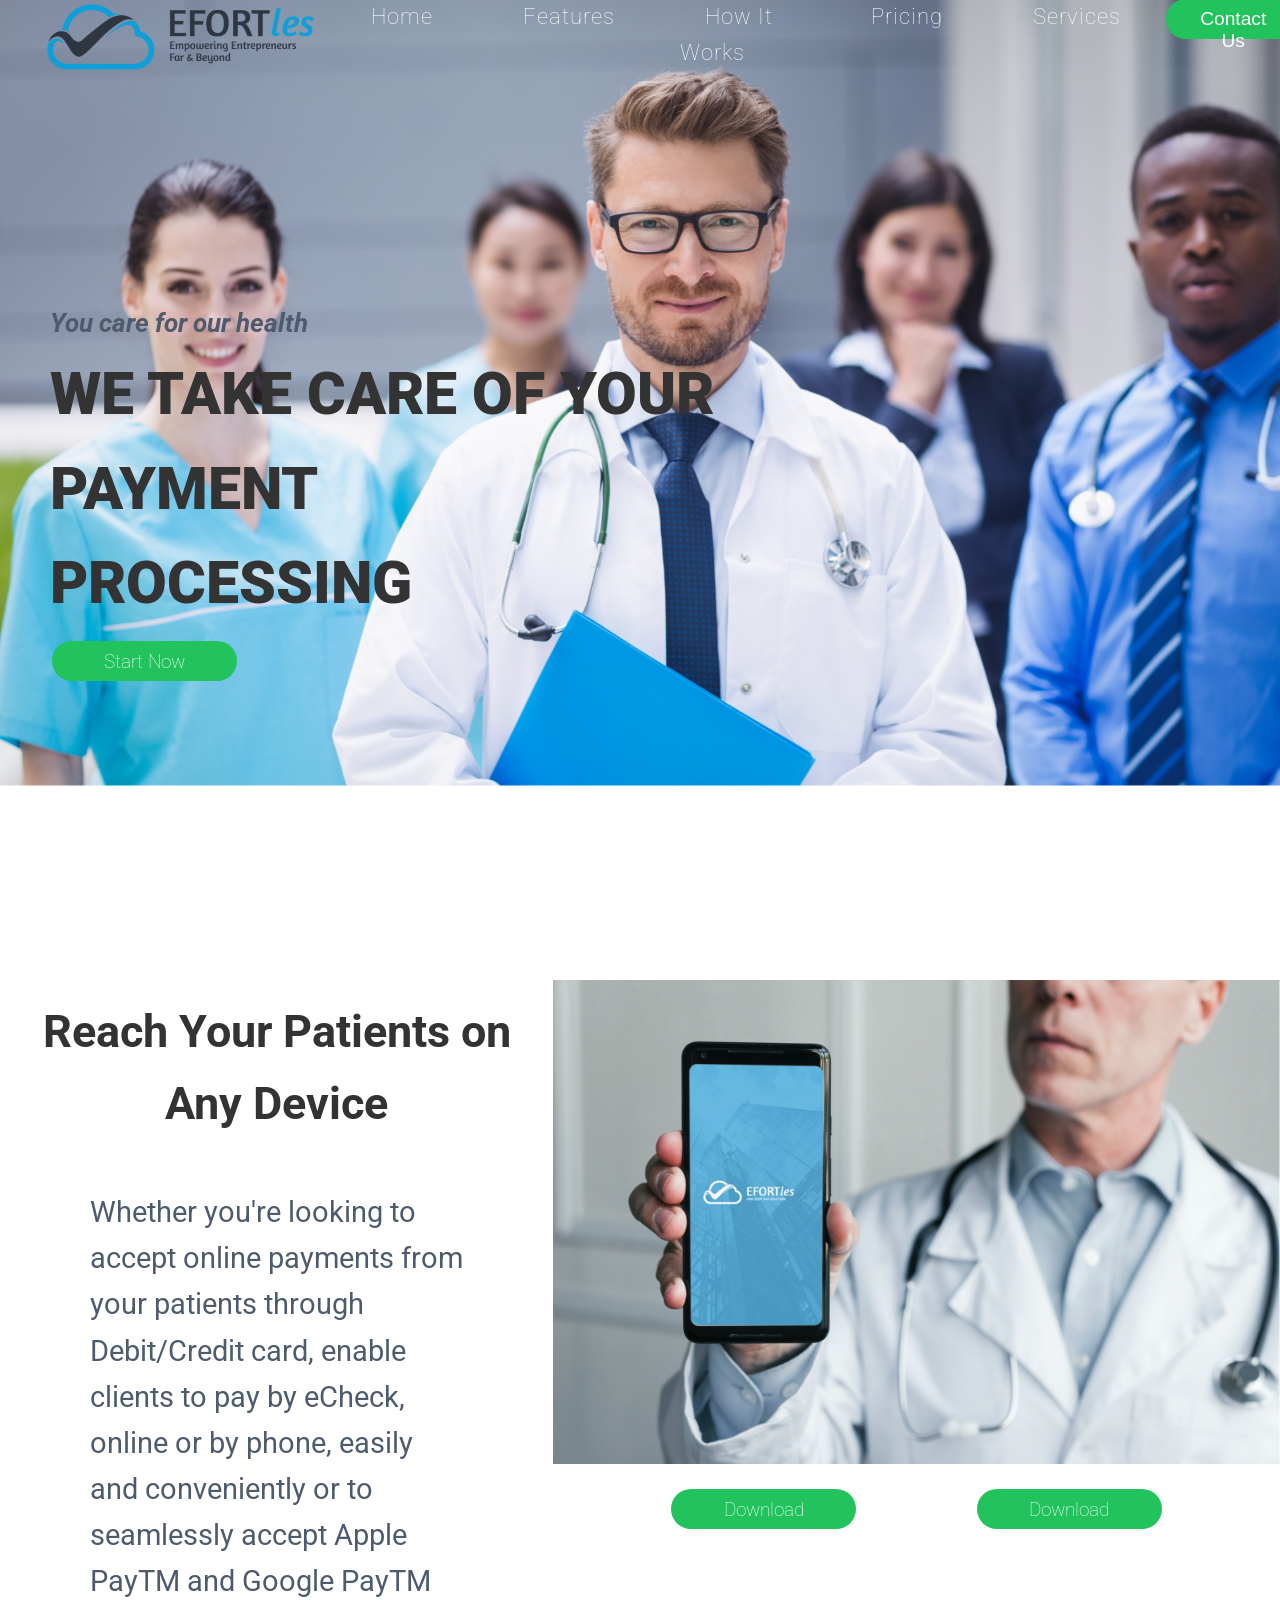
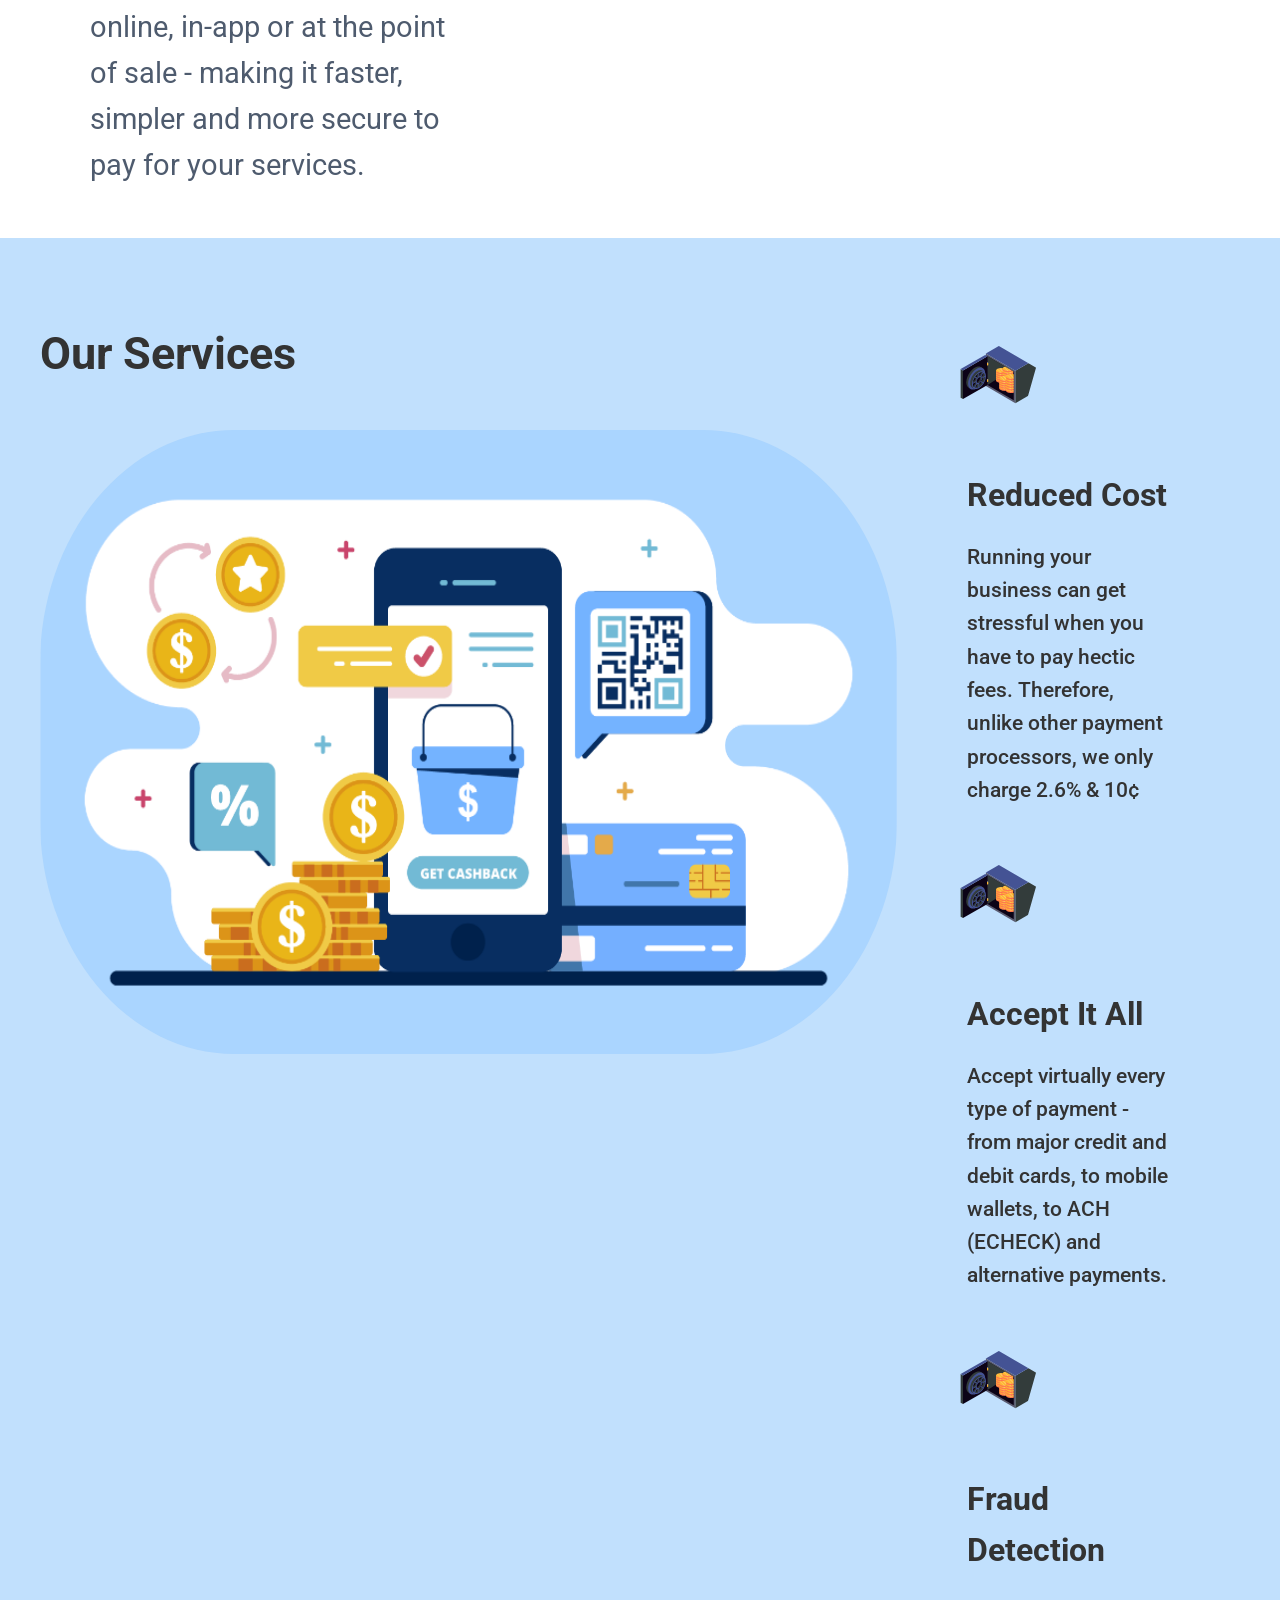
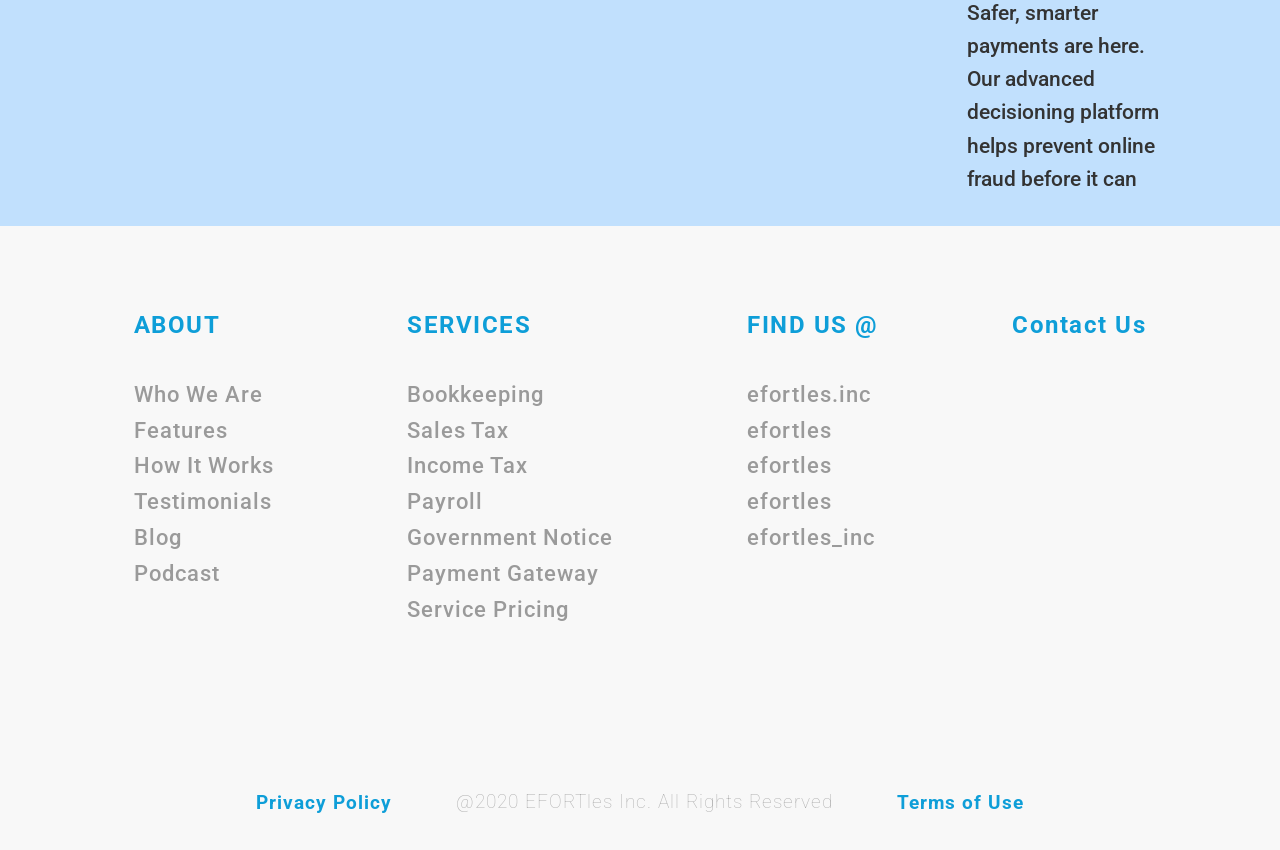
==== index.html @ 1960cca5 "update" ====
<!DOCTYPE html>
<html lang="en">

<head>
    <meta charset="UTF-8">
    <meta name="viewport" content="width=device-width, initial-scale=1.0">
    <link rel="stylesheet" href="css/style.css">
    <link rel="stylesheet" href="css/utilities.css">
    <link href="https://fonts.googleapis.com/css2?family=Roboto&display=swap" rel="stylesheet">


    <title>Best payment processor | Efortles Payment Processors</title>
</head>

<body>
    <header class="hero">
        <div id="navbar" class="navbar">
            <div class="logo">
                <img src="img/Navy__Greenlawyer.png" alt="">
            </div>
            <nav>
                <ul>
                    <li><a href="">Home</a></li>
                    <li><a href="">Features</a></li>
                    <li><a href="">How It Works</a></li>
                    <li><a href="">Pricing</a></li>
                    <li><a href="">Services</a></li>
                    <button class="button-contact">Contact Us</button>
                </ul>
            </nav>
        </div>

        <div class="content">

            <h3>You care for our health</h3>
            <h1>WE TAKE CARE OF YOUR</h1>
            <h1>PAYMENT</h1>
            <h1>PROCESSING</h1>


            <button class="button-start">Start Now</button>
        </div>
    </header>
    <main>

        <!-- Access from any device section -->

        <section class="any-device flex-columns">
            <div class="row">
                <div class="column">
                    <div class="column-1">
                        <h2>Reach Your Patients on Any Device</h2>
                        <p>Whether you're looking to accept online payments from your patients through Debit/Credit
                            card, enable clients to pay by eCheck, online or by phone, easily and conveniently or to
                            seamlessly accept Apple PayTM and Google PayTM online, in-app or at the point of sale -
                            making it faster, simpler and more secure to pay for your services.</p>
                    </div>
                </div>
                <div class="column">
                    <div class="column-2">

                        <img class="doc-phone" src="./img/DocForApp1.png" alt="">

                        <div class="row download-row">
                            <div class="column-download">
                                <button class="button-start">Download</button>
                            </div>
                            <div class="column-download">
                                <button class="button-start">Download</button>
                            </div>
                        </div>

                    </div>
                </div>
            </div>

        </section>

        <!-- Our Services Section -->

        <section class="services flex-columns">
            <div class="services-row">
                <div class="column column-pic">
                    <h1>Our Services</h1>
                    <img src="./img/Mesa_de_trabajo_1lawyer.png" alt="">
                </div>
                <div class="column services-info">
                    <div class="service-row">
                        <div class="icon-column">
                            <img src="./img/Group_636.png" alt="" class="service-icon">
                        </div>
                        <div class="text-column">
                            <h2>Reduced Cost</h2>
                            <p>Running your business can get stressful when you have to pay hectic fees. Therefore,
                                unlike other payment processors, we only charge 2.6&#x25 & 10&cent</p>
                        </div>
                    </div>
                    <div class="service-row">
                        <div class="icon-column">
                            <img src="./img/Group_636.png" alt="" class="service-icon">
                        </div>
                        <div class="text-column">
                            <h2>Accept It All</h2>
                            <p>Accept virtually every type of payment - from major credit and debit cards, to mobile
                                wallets, to ACH (ECHECK) and alternative payments.</p>
                        </div>
                    </div>
                    <div class="service-row">
                        <div class="icon-column">
                            <img src="./img/Group_636.png" alt="" class="service-icon">
                        </div>
                        <div class="text-column">
                            <h2>Fraud Detection</h2>
                            <p>Safer, smarter payments are here. Our advanced decisioning platform helps prevent online
                                fraud before it can</p>
                        </div>
                    </div>
                </div>
            </div>

        </section>

        <!-- Links and Contact Form -->

        <section class="links-and-contact flex-columns">
            <div class="links-row row">
                <div class="about-column">
                    <h1>ABOUT</h1>
                    <ul>
                        <li>Who We Are</li>
                        <li>Features</li>
                        <li>How It Works</li>
                        <li>Testimonials</li>
                        <li>Blog</li>
                        <li>Podcast</li>
                    </ul>
                </div>
                <div class="services-column">
                    <h1>SERVICES</h1>
                    <ul>
                        <li>Bookkeeping</li>
                        <li>Sales Tax</li>
                        <li>Income Tax</li>
                        <li>Payroll</li>
                        <li>Government Notice</li>
                        <li>Payment Gateway</li>
                        <li>Service Pricing</li>
                    </ul>
                </div>
                <div class="find-column">
                    <h1>FIND US @</h1>
                    <ul>
                        <li>efortles.inc</li>
                        <li>efortles</li>
                        <li>efortles</li>
                        <li>efortles</li>
                        <li>efortles_inc</li>
                    </ul>
                </div>
                <div class="contact-column">
                    <h1>Contact Us</h1>
                    <form>

                    </form>
                </div>
            </div>

        </section>

        <!-- Footer -->

        <footer class="footer">
            <div class="flex-columns">
                <div class="row footer-row">
                    <div class="footer-links">
                        <h3>Privacy Policy</h3>
                    </div>
                    <div class="copyright">
                        <h3>@2020 EFORTles Inc. All Rights Reserved</h3>
                    </div>
                    <div class="footer-links">
                        <h3>Terms of Use</h3>
                    </div>
                </div>

            </div>
        </footer>
    </main>
</body>

</html>
---- css/style.css ----
/* Global settings */

* {
    box-sizing: border-box;
    padding: 0;
    margin: 0;
}

body {
    font-family: Roboto, sans-serif;
    background: white;
    color: #333;
    line-height: 1.6;
}

ul {
    list-style: none;
}

a {
    color: #333;
    text-decoration: none;
}


/* Navbar */

.navbar {
    display: flex;
    align-items: center;
    justify-content: space-between;
    color: white;
    /* opacity: 0.8; */
    width: 100%;
    height: 70px;
    position: fixed;
    top: 0px;
    padding: 0 30px;
}

.logo {
    padding: 2rem, 3rem;
    height: 85px; 
    width: 286px;
}

.navbar nav ul li {
    font-family: Roboto, sans-serif ;
    font-size: 1.4rem;
    font-weight: 10;
    letter-spacing: 1px;
    padding: 0 20px;
}

.navbar a {
    color: #fff;
    padding: 10px 20px;
    margin: 0 5px;
}

.navbar a:hover {
    border-bottom:white 2px solid;
}

.navbar ul {
    display: flex;
}

.button-contact {
    background-color:  #22c25c;
    border: none;
    color: white;
    padding: 9px 30px;
    text-align: center;
    text-decoration: none;
    display: inline-block;
    
    cursor: pointer;
    border-radius: 50px;
    width: 170px;
    height: 40px;
    font-size: 1.2rem;
    font-weight: 10;
    
  }

/* Header */
.hero {
    background: url('../img/DoctorsBckgr.png') no-repeat center center/cover;
    height: 100vh;
    padding: 15px;
    position: relative;
}

.hero .content {
    display: flex;
    flex-direction: column;
    position: absolute;
    top: 300px;
    left:50px;
    
    
}

.hero .content h3 {
    font-style: italic;
    font-family: Roboto, sans-serif;
    font-size: 1.6rem;
    padding: 3px 0;
    color: #4E5B6E;
    opacity: 1;
}

.hero .content h1 {
    font-family: Roboto, sans-serif;
    font-style: bold;
    font-size: 3.7rem;
    font-weight: 900;
}

.button-start {
    background-color:  #22c25c;
    border: none;
    color: white;
    padding: 9px 45px;
    text-align: center;
    text-decoration: none;
    display: inline-block;
    margin: 10px 2px;
    cursor: pointer;
    border-radius: 50px;
    width: 185px;
    height: 40px;
    font-size: 1.2rem;
    font-weight: 100;
    font-family: Roboto, sans-serif;
  }

  /* Download section */

  .flex-columns .row {
    display: flex;
    flex-direction: row;
    flex-wrap: wrap;
    width: 100%;
   
  }

  .flex-columns .column {
      display: flex;
      flex-direction: column;
      flex-basis: 100%;
      flex: 1;
      padding-top: 5rem
  }

  .flex-columns .column .column-1,
  .flex-columns .column .column-2 {
      height: 100%;
  }

  /* Column 1 */

  .flex-columns .column-1 {
      display: flex;
      flex-direction: column;
      text-align: center;

  }

  .flex-columns .column .column-1 p {
    text-align: left;
    margin: 50px 90px;
    color: #4E5B6E;
    font-size: 1.8rem;
  }

  .flex-columns .column .column-1 h2 {
      font-size: 2.8rem;
      font-weight: bold;
      padding-top: 1rem;
}

 /* Column 2 */

  .flex-columns .column-2 .row {
        padding: 15px 0; 
}

  .flex-columns .column-2 img {
      height: 484px;
      width: 727px;
      display: block;
      margin-left: auto;
      margin-right: auto;
      
}

.flex-columns .row .column-2 .row {
    display: flex;
    justify-content: space-evenly;
}

/* Services section */

.flex-columns .services-row {
    background: #C1E0FD;
    
        display: flex;
        flex-direction: row;
        flex-wrap: wrap;
        width: 100%;
}

/* Pic column */

.flex-columns .column-pic {
    display: flex;
    flex-direction: column;
    
}

.column-pic h1 {
    font-family: Roboto, sans-serif;
    font-weight: bolder;
    font-size: 2.8rem;
    padding: 0 0 40px 40px;
}


.flex-columns .column-pic img {
    height: 624px;
    width: 937px;
    display: block;
    margin-left: auto;
    margin-right: auto;
    padding: 0 40px;
    border-radius: 234px;
}

/* Info column with icons */

.flex-columns .service-row {
    display: flex;
    flex-direction: row;
    flex-wrap: wrap;
    width: 100%;
    /* justify-content: space-evenly; */
}

.text-column {
    width: 78%;
    padding: 20px;
}

.text-column h2 {
    font-weight: bold;
    font-family: Roboto, sans-serif;
    padding: 10px;
    font-weight: bolder;
   font-size: xx-large; 
}

.text-column p {
    font-family: Roboto, sans-serif;
    padding: 10px;
    font-size: 1.3rem;
    font-weight: 500;
}

.service-row img {
    margin: 20px 20px;
}

/* Links and Contact Form */

.links-row {
    display: flex;
    justify-content: space-evenly;
    padding: 5rem 0 8rem 0;
    background-color: #F8F8F8;
}

.links-row h1 {
font-weight: bolder;
font-family: Roboto, sans-serif;
color:#0E9ED8;
letter-spacing: 1.5px;
padding: 0 0 2rem 0;
}

.links-row ul li {
font-weight: 500;
font-family: Roboto, sans-serif;
color:#9A9A9A;
letter-spacing: 1px;
font-size: 1.4rem;
}

   

/* Footer */

.footer-row {
    display: flex;
    justify-content: center;
    
    background-color: #F8f8f8;
}

.footer-row h3 {
    padding: 2rem;
    font-family: Roboto, sans-serif;
    letter-spacing: 1px;
}

.footer-links h3 {
    color:#0E9ED8;
    font-weight: bold;
    font-size: 1.2rem;
    
}

.copyright h3 {
    color: #B1B1B1;
    font-weight: 100;
}

/* Media Queries */

/* Tablet size */
@media(max-width: 768px) {
    .navbar {
        flex-direction: column;
        height: 200px;
        padding: 1rem;;
        justify-content: center;
    }

    .navbar nav ul li {
        padding: .5rem .5rem;
        font-size: 1rem;
        
    }

    .navbar nav ul {
        padding: 2rem 0;
    }

    .navbar a {
        padding: 0;
    }
    
    .flex-columns .column {
        padding: 0;
    }

    .services .column-pic {
        width: 100%;
    }

    .services .column-pic img {
        padding: 0;
        width: 730px;
        height: 600px;
    }

    .services-row {
        flex-direction: column;
    }

  
    .footer-row {
        flex-direction: column;
    }

    .footer-row h3 {
     padding: 10px;
    }

}

/* Phone size */

@media (max-width: 500px) {

    .hero{
        padding: 30px 30px 0 30px;
    }
    .navbar {
        padding: 0;
        position: static;
    }

    .navbar .logo img {
        padding: 55px 0 0 0;
    }

    .navbar ul {
        margin: 0;
        width: 450px;
        flex-direction: column;
        
    }

    .navbar nav ul li {
        font-size: .8rem;
        padding: 10px;
    }

    .hero .content {
        top: 400px;
        left: 50px;
    }

    .hero .content h1 {
        font-size: 1.5rem;
    }

    .flex-columns .row .column .column-1 p {
        font-size: 1.2rem;
    }

    .flex-columns .row .column .column-1 {
        padding: 0 0 2rem 0;
    }

    .flex-columns .column-2 img {
        height: 325px;
        width: 450px;
        display: block;
        margin-left: auto;
        margin-right: auto;
        
  }

  .flex-columns .column-2 .row {
    padding: 40px 0; 
}

  .services .column-pic img {
    padding: 0;
    width: 450px;
    height: 300px;
}

.text-column {
    margin: auto;
}

.icon-column {
    margin: auto;
}

 .links-row {
    display: flex;
    flex-wrap: wrap;
    padding: 5rem 0 8rem 0;
    background-color: #F8F8F8;
}

.links-row ul li {
    font-size: 1.2rem;
}



  

}
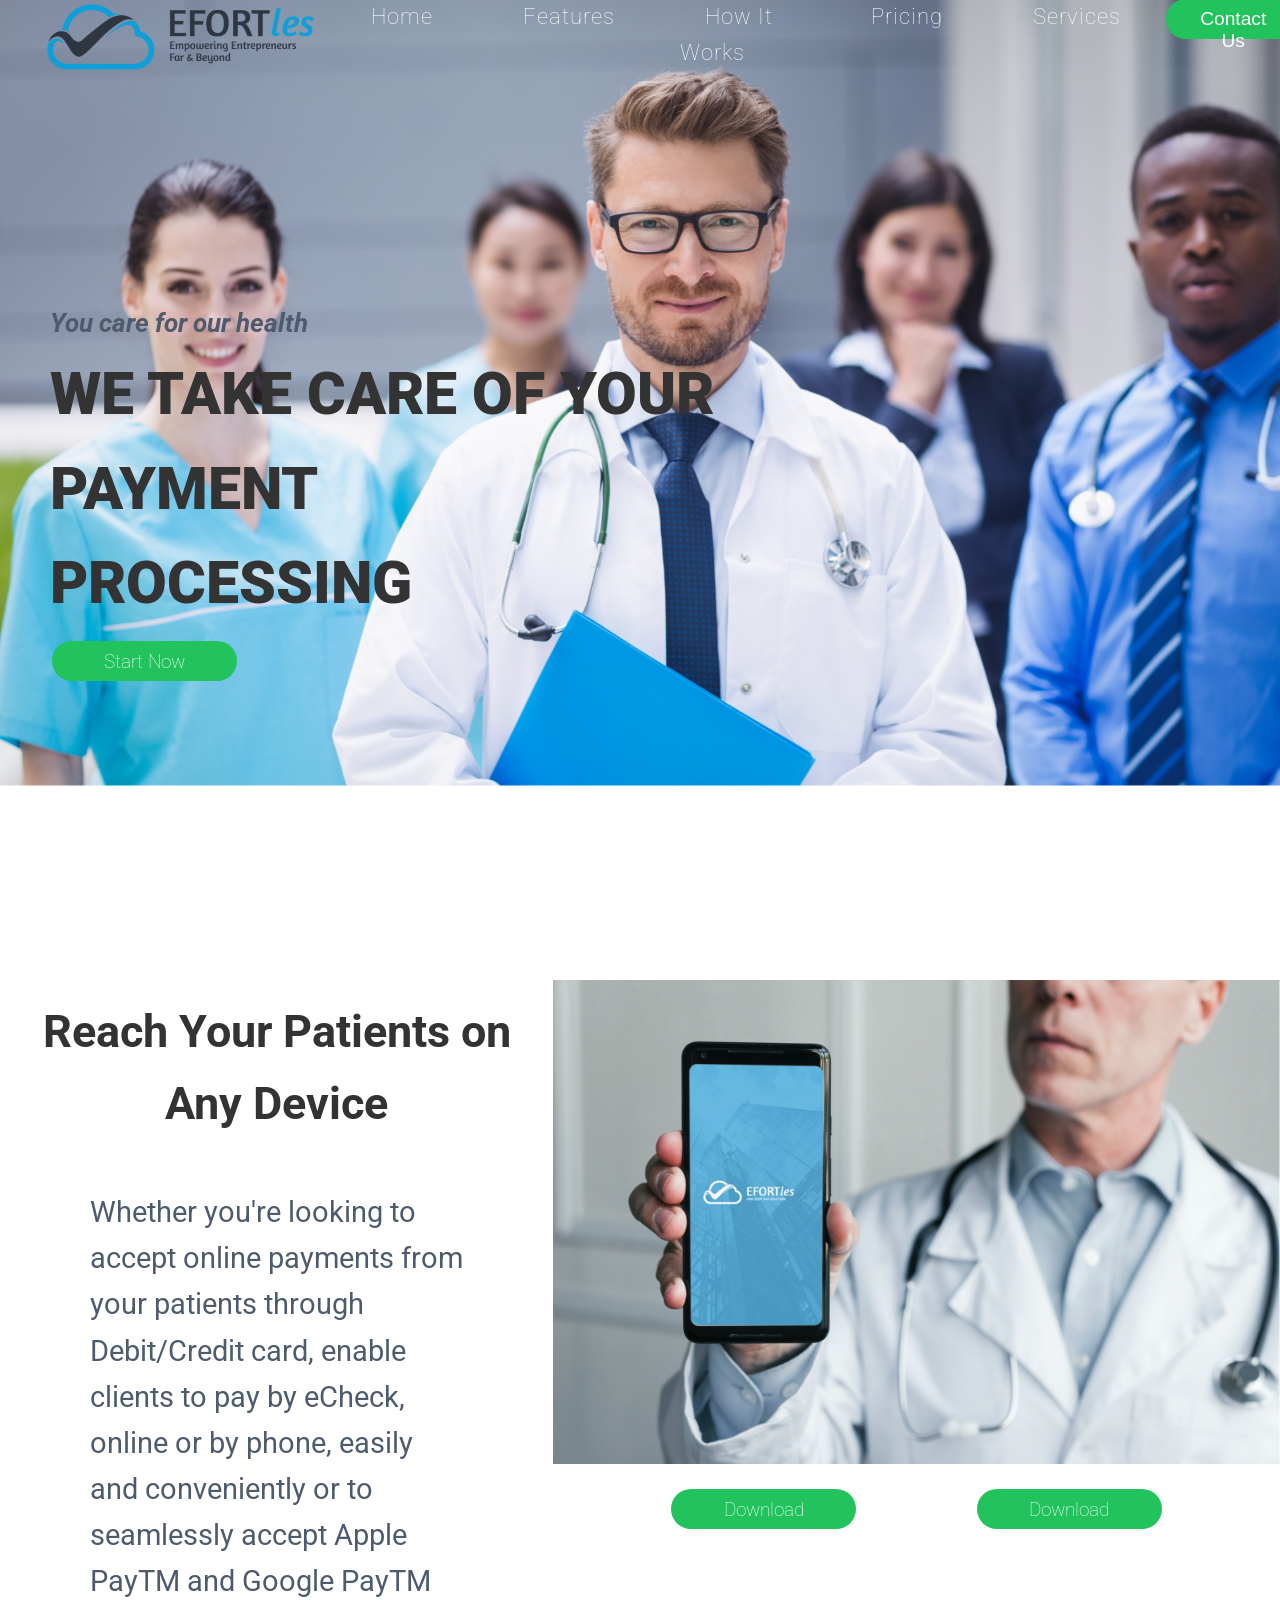
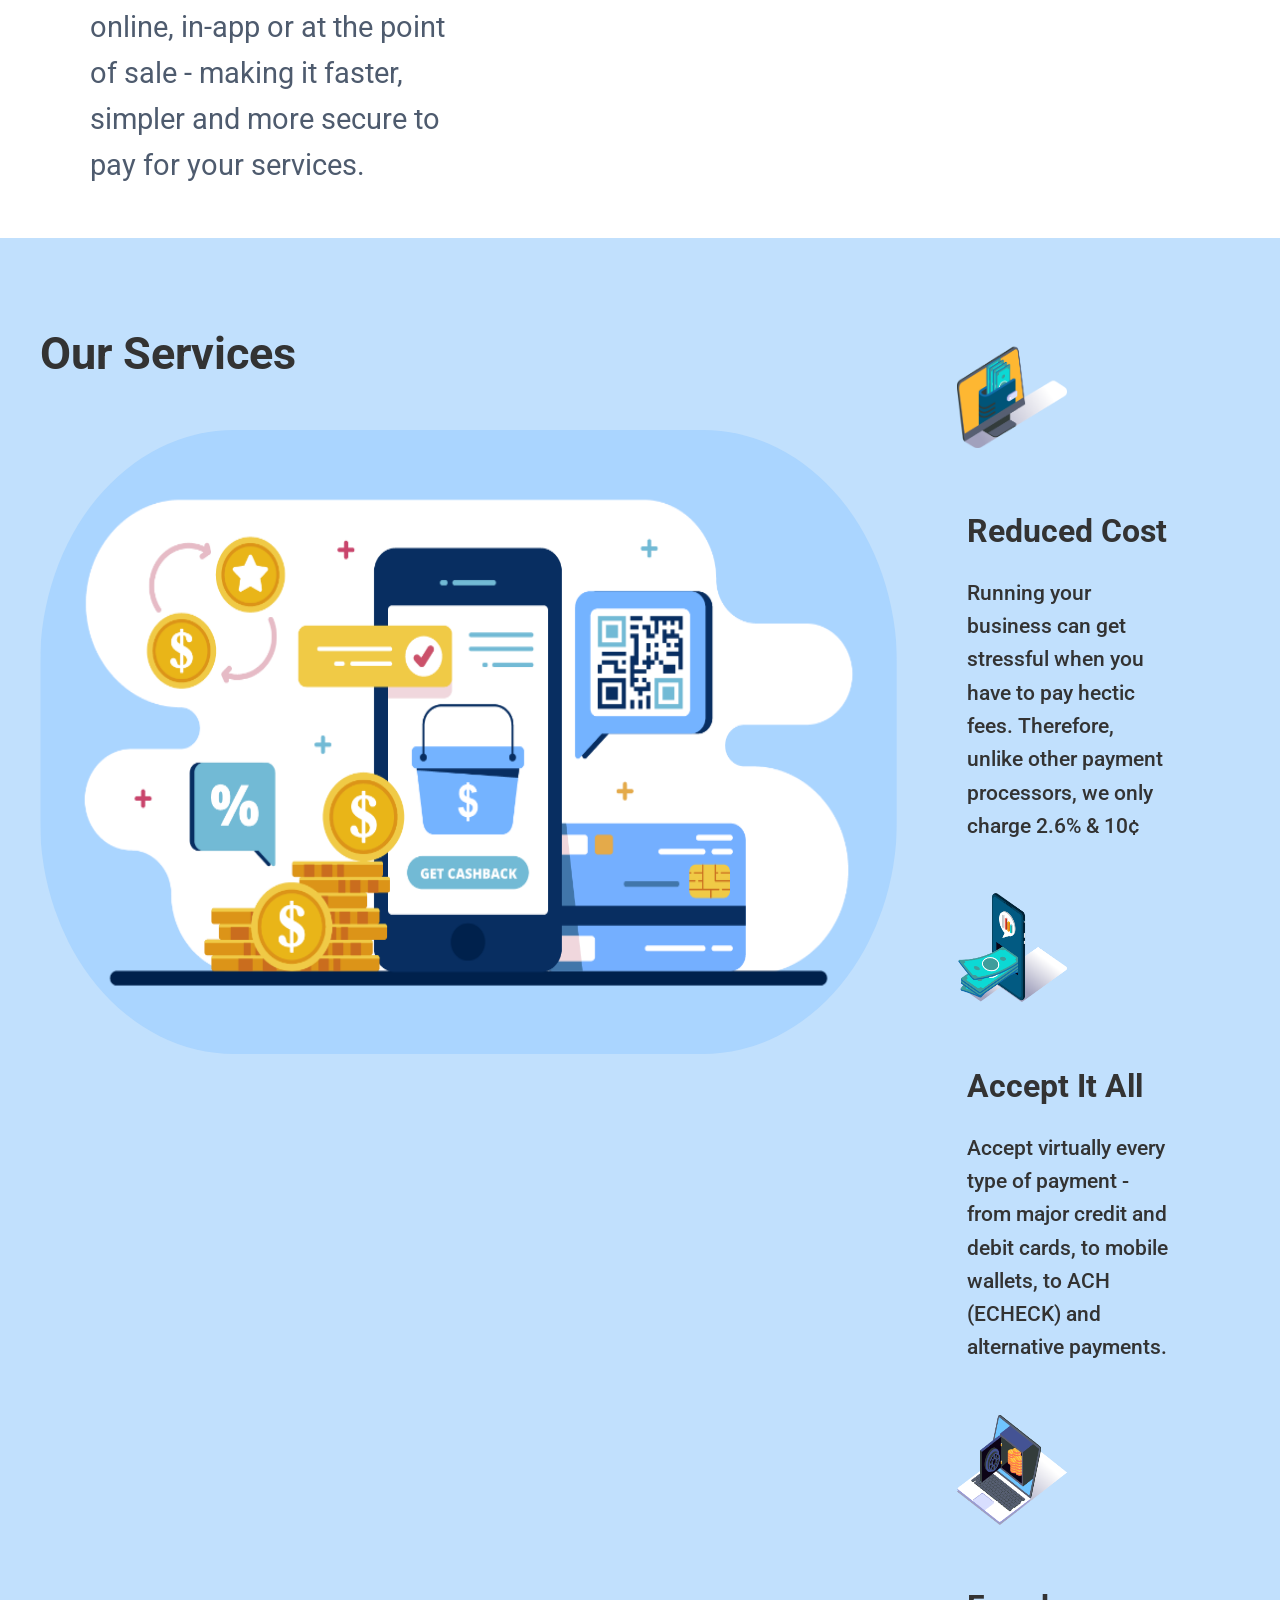
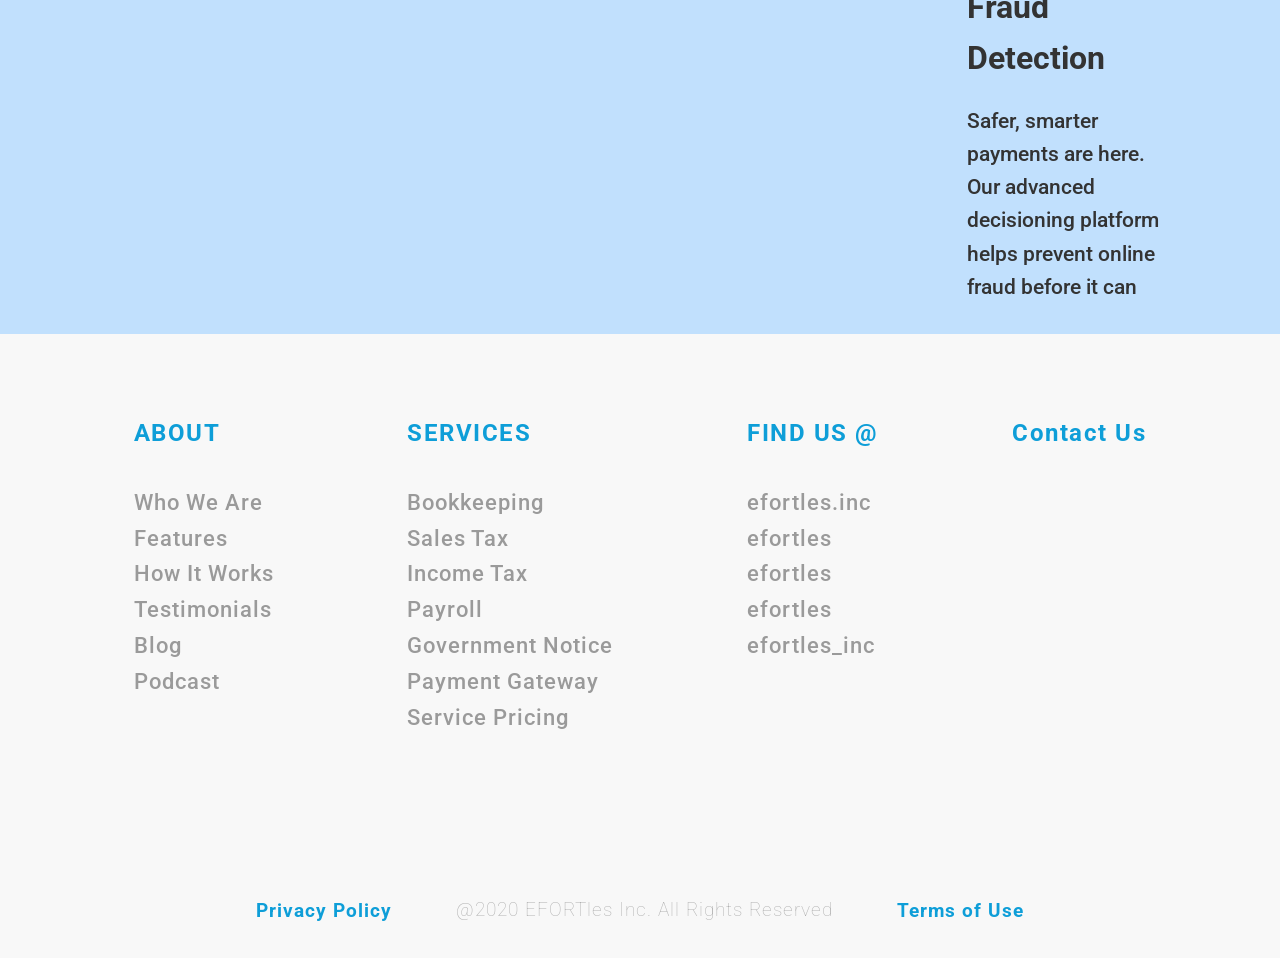
==== commit b73d6291: "image resize and upload" ====
--- a/index.html
+++ b/index.html
@@ -8,8 +8,9 @@
     <link rel="stylesheet" href="css/utilities.css">
     <link href="https://fonts.googleapis.com/css2?family=Roboto&display=swap" rel="stylesheet">
 
-
-    <title>Best payment processor | Efortles Payment Processors</title>
+    <meta name="description"
+        content="Our payment gateway allows you to reach patients on any device, at any time, from any location.">
+    <title>Best Payment Gateway | Efortles</title>
 </head>
 
 <body>
@@ -87,7 +88,7 @@
                 <div class="column services-info">
                     <div class="service-row">
                         <div class="icon-column">
-                            <img src="./img/Group_636.png" alt="" class="service-icon">
+                            <img src="./img/Asset 3logo.png" alt="" class="service-icon">
                         </div>
                         <div class="text-column">
                             <h2>Reduced Cost</h2>
@@ -97,7 +98,7 @@
                     </div>
                     <div class="service-row">
                         <div class="icon-column">
-                            <img src="./img/Group_636.png" alt="" class="service-icon">
+                            <img src="./img/Asset 2logo.png" alt="" class="service-icon">
                         </div>
                         <div class="text-column">
                             <h2>Accept It All</h2>
@@ -107,7 +108,7 @@
                     </div>
                     <div class="service-row">
                         <div class="icon-column">
-                            <img src="./img/Group_636.png" alt="" class="service-icon">
+                            <img src="./img/Asset 1logo.png" alt="" class="service-icon">
                         </div>
                         <div class="text-column">
                             <h2>Fraud Detection</h2>
--- a/css/style.css
+++ b/css/style.css
@@ -7,7 +7,7 @@
 }
 
 body {
-    font-family: Roboto, sans-serif;
+    font-family: "Roboto", sans-serif;
     background: white;
     color: #333;
     line-height: 1.6;
@@ -45,7 +45,7 @@
 }
 
 .navbar nav ul li {
-    font-family: Roboto, sans-serif ;
+    font-family: "Roboto", sans-serif ;
     font-size: 1.4rem;
     font-weight: 10;
     letter-spacing: 1px;
@@ -104,7 +104,7 @@
 
 .hero .content h3 {
     font-style: italic;
-    font-family: Roboto, sans-serif;
+    font-family: "Roboto", sans-serif;
     font-size: 1.6rem;
     padding: 3px 0;
     color: #4E5B6E;
@@ -112,7 +112,7 @@
 }
 
 .hero .content h1 {
-    font-family: Roboto, sans-serif;
+    font-family: "Roboto", sans-serif;
     font-style: bold;
     font-size: 3.7rem;
     font-weight: 900;
@@ -133,7 +133,7 @@
     height: 40px;
     font-size: 1.2rem;
     font-weight: 100;
-    font-family: Roboto, sans-serif;
+    font-family: "Roboto", sans-serif;
   }
 
   /* Download section */
@@ -221,7 +221,7 @@
 }
 
 .column-pic h1 {
-    font-family: Roboto, sans-serif;
+    font-family: "Roboto", sans-serif;
     font-weight: bolder;
     font-size: 2.8rem;
     padding: 0 0 40px 40px;
@@ -248,6 +248,11 @@
     /* justify-content: space-evenly; */
 }
 
+.service-icon {
+    height: 110px;
+    width: 110px;
+}
+
 .text-column {
     width: 78%;
     padding: 20px;
@@ -255,14 +260,14 @@
 
 .text-column h2 {
     font-weight: bold;
-    font-family: Roboto, sans-serif;
+    font-family: "Roboto", sans-serif;
     padding: 10px;
     font-weight: bolder;
    font-size: xx-large; 
 }
 
 .text-column p {
-    font-family: Roboto, sans-serif;
+    font-family: "Roboto", sans-serif;
     padding: 10px;
     font-size: 1.3rem;
     font-weight: 500;
@@ -283,7 +288,7 @@
 
 .links-row h1 {
 font-weight: bolder;
-font-family: Roboto, sans-serif;
+font-family: "Roboto", sans-serif;
 color:#0E9ED8;
 letter-spacing: 1.5px;
 padding: 0 0 2rem 0;
@@ -291,7 +296,7 @@
 
 .links-row ul li {
 font-weight: 500;
-font-family: Roboto, sans-serif;
+font-family: "Roboto", sans-serif;
 color:#9A9A9A;
 letter-spacing: 1px;
 font-size: 1.4rem;
@@ -310,7 +315,7 @@
 
 .footer-row h3 {
     padding: 2rem;
-    font-family: Roboto, sans-serif;
+    font-family: "Roboto", sans-serif;
     letter-spacing: 1px;
 }
 
@@ -380,7 +385,7 @@
 
 }
 
-/* Phone size */
+/* Phone size  large*/
 
 @media (max-width: 500px) {
 
@@ -463,9 +468,73 @@
     font-size: 1.2rem;
 }
 
-
-
-  
-
-}
-
+}
+
+/* Phone size small */
+
+@media (max-width: 360px) {
+
+    .hero {
+        position: relative;
+    }
+
+    .hero .content {
+        top: 350px;
+    }
+
+    .hero .navbar nav ul {
+    width: 275px;
+    margin: 10px 0 0 0;
+    }
+
+    .hero .navbar nav ul button {
+        
+            background-color:  #22c25c;
+            border: none;
+            color: white;
+            /* padding: 9px 30px; */
+            text-align: center;
+            text-decoration: none;
+            display: inline-block;
+            
+            cursor: pointer;
+            border-radius: 50px;
+            width: 120px;
+            height: 28px;
+            font-size: .74rem;
+            font-weight: 10;
+        }
+
+        .flex-columns .row .column .column-1 p {
+            font-size: 1rem;
+            margin: 20px;
+        }
+
+        .flex-columns .column-2 img {
+            height: 225px;
+            width: 360px;
+            display: block;
+            margin-left: auto;
+            margin-right: auto;
+            
+      }
+
+      .services .column-pic img {
+        padding: 0 0 20px 0;
+        width: 340px;
+        height: 280px;
+    }
+
+    .text-column p {
+        font-size: 1rem;
+    }
+
+    .links-row ul li {
+        font-size: 1rem;
+    }
+
+    .footer .copyright h3 {
+        font-size: .8rem;;
+    }
+}
+
